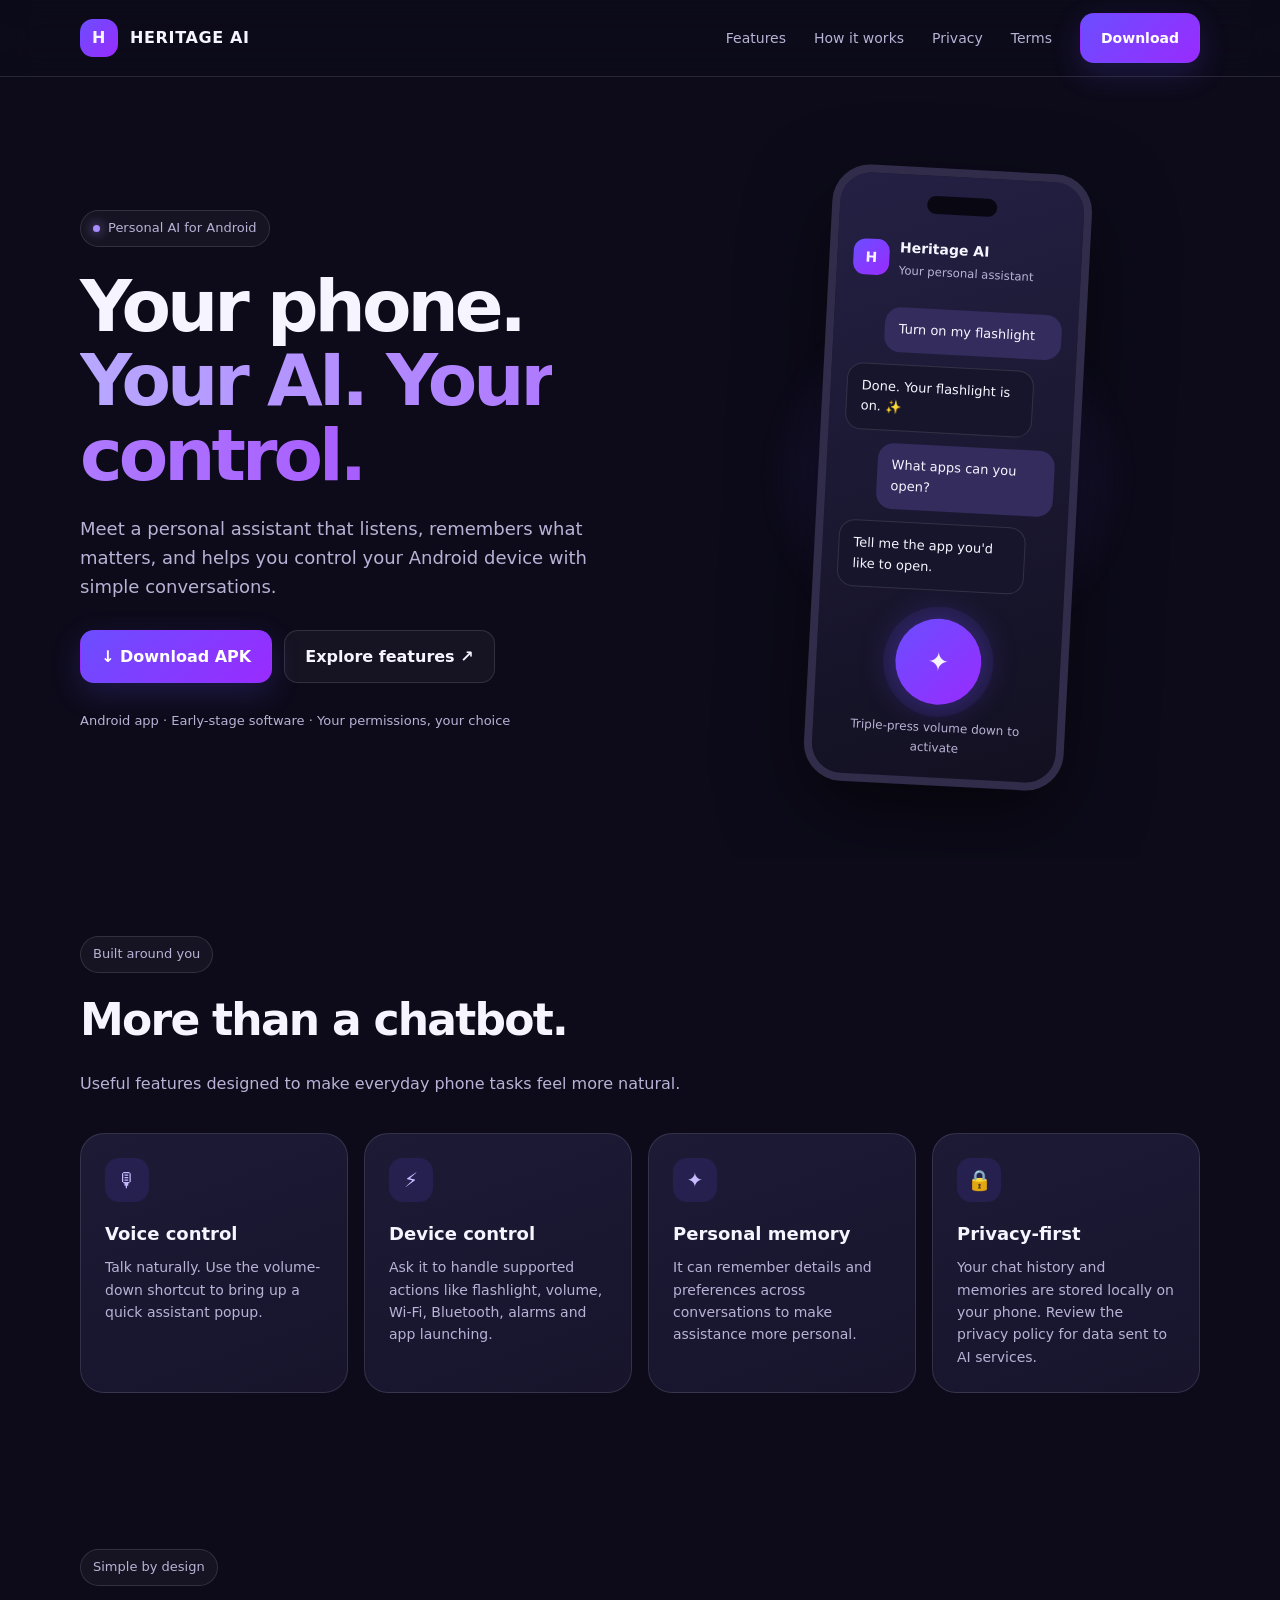
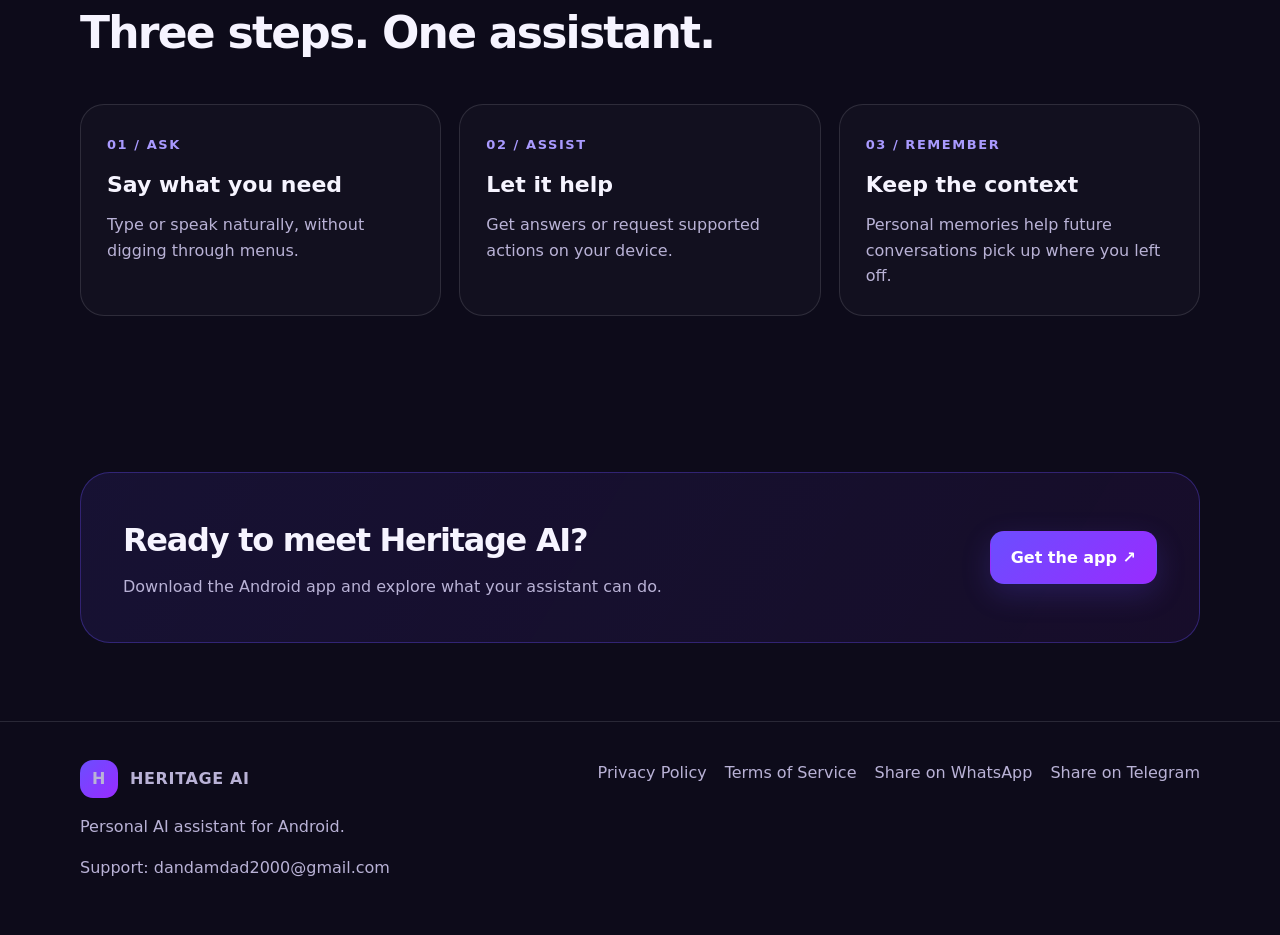
==== index.html @ 1ae46800 "Add files via upload" ====
<!doctype html><html lang="en"><head><meta charset="utf-8"><meta name="viewport" content="width=device-width,initial-scale=1"><title>Heritage AI | Your phone. Your AI. Your control.</title><link rel="stylesheet" href="styles.css"></head><body>
<header class="nav"><div class="wrap nav-inner"><a class="brand" href="#"><span class="logo">H</span> HERITAGE AI</a><nav class="links"><a href="#features">Features</a><a href="#how">How it works</a><a href="privacy.html">Privacy</a><a href="terms.html">Terms</a><a class="btn primary" href="https://drive.google.com/drive/folders/1VWOgBImkbATHKTiAeRcBCFybeDRAAS_S">Download</a></nav></div></header>
<main><section class="hero"><div class="wrap hero-grid"><div><span class="eyebrow"><span class="dot"></span> Personal AI for Android</span><h1>Your phone.<br><span class="gradient">Your AI. Your control.</span></h1><p class="lead">Meet a personal assistant that listens, remembers what matters, and helps you control your Android device with simple conversations.</p><div class="actions"><a class="btn primary" href="https://drive.google.com/drive/folders/1VWOgBImkbATHKTiAeRcBCFybeDRAAS_S">↓ Download APK</a><a class="btn secondary" href="#features">Explore features ↗</a></div><p class="mini">Android app · Early-stage software · Your permissions, your choice</p></div><div class="visual"><div class="glow"></div><div class="phone"><div class="phone-top"></div><div class="app-head"><span class="app-icon">H</span><span>Heritage AI<br><small style="color:var(--muted);font-weight:400">Your personal assistant</small></span></div><div class="chat"><div class="bubble user">Turn on my flashlight</div><div class="bubble ai">Done. Your flashlight is on. ✨</div><div class="bubble user">What apps can you open?</div><div class="bubble ai">Tell me the app you'd like to open.</div></div><div class="voice"><span>✦</span></div><div class="phone-caption">Triple-press volume down to activate</div></div></div></div></section>
<section class="section" id="features"><div class="wrap"><div class="section-head"><span class="eyebrow">Built around you</span><h2>More than a chatbot.</h2><p>Useful features designed to make everyday phone tasks feel more natural.</p></div><div class="cards"><div class="card"><div class="icon">🎙</div><h3>Voice control</h3><p>Talk naturally. Use the volume-down shortcut to bring up a quick assistant popup.</p></div><div class="card"><div class="icon">⚡</div><h3>Device control</h3><p>Ask it to handle supported actions like flashlight, volume, Wi-Fi, Bluetooth, alarms and app launching.</p></div><div class="card"><div class="icon">✦</div><h3>Personal memory</h3><p>It can remember details and preferences across conversations to make assistance more personal.</p></div><div class="card"><div class="icon">🔒</div><h3>Privacy-first</h3><p>Your chat history and memories are stored locally on your phone. Review the privacy policy for data sent to AI services.</p></div></div></div></section>
<section class="section" id="how"><div class="wrap"><div class="section-head"><span class="eyebrow">Simple by design</span><h2>Three steps. One assistant.</h2></div><div class="steps"><div class="step"><span class="number">01 / ASK</span><h3>Say what you need</h3><p>Type or speak naturally, without digging through menus.</p></div><div class="step"><span class="number">02 / ASSIST</span><h3>Let it help</h3><p>Get answers or request supported actions on your device.</p></div><div class="step"><span class="number">03 / REMEMBER</span><h3>Keep the context</h3><p>Personal memories help future conversations pick up where you left off.</p></div></div></div></section>
<section class="section"><div class="wrap"><div class="download"><div><h2>Ready to meet Heritage AI?</h2><p>Download the Android app and explore what your assistant can do.</p></div><a class="btn primary" href="https://drive.google.com/drive/folders/1VWOgBImkbATHKTiAeRcBCFybeDRAAS_S">Get the app ↗</a></div></div></section></main>
<footer class="footer"><div class="wrap footer-grid"><div><a class="brand" href="#"><span class="logo">H</span> HERITAGE AI</a><p>Personal AI assistant for Android.</p><p>Support: <a href="mailto:dandamdad2000@gmail.com">dandamdad2000@gmail.com</a></p></div><div class="foot-links"><a href="privacy.html">Privacy Policy</a><a href="terms.html">Terms of Service</a><a href="https://wa.me/?text=Download%20Heritage%20AI">Share on WhatsApp</a><a href="https://t.me/share/url?url=https://drive.google.com/drive/folders/1VWOgBImkbATHKTiAeRcBCFybeDRAAS_S">Share on Telegram</a></div></div></footer></body></html>
---- styles.css ----
:root{--bg:#0d0b1a;--surface:#1c1a35;--surface2:#242044;--purple:#6b4eff;--purple2:#992bff;--text:#f6f4ff;--muted:#b9b2d6;--line:rgba(246,244,255,.12);--radius:24px}
*{box-sizing:border-box}html{scroll-behavior:smooth}body{margin:0;background:var(--bg);color:var(--text);font-family:Inter,ui-sans-serif,system-ui,-apple-system,Segoe UI,Roboto,Arial,sans-serif;line-height:1.6}a{color:inherit;text-decoration:none}.wrap{width:min(1120px,calc(100% - 40px));margin:auto}.nav{position:sticky;top:0;z-index:10;background:rgba(13,11,26,.82);backdrop-filter:blur(18px);border-bottom:1px solid var(--line)}.nav-inner{height:76px;display:flex;align-items:center;justify-content:space-between}.brand{display:flex;align-items:center;gap:12px;font-weight:800;letter-spacing:.04em}.logo{display:grid;place-items:center;width:38px;height:38px;border-radius:13px;background:linear-gradient(135deg,var(--purple),var(--purple2));font-weight:900}.links{display:flex;align-items:center;gap:28px;color:var(--muted);font-size:14px}.links a:hover{color:var(--text)}.btn{display:inline-flex;align-items:center;justify-content:center;gap:9px;padding:13px 20px;border-radius:14px;font-weight:700;border:1px solid transparent;transition:.2s}.btn.primary{background:linear-gradient(135deg,var(--purple),var(--purple2));color:white;box-shadow:0 10px 30px #6b4eff33}.btn.secondary{border-color:var(--line);background:rgba(255,255,255,.04)}.btn:hover{transform:translateY(-2px)}.hero{padding:92px 0 72px;overflow:hidden}.hero-grid{display:grid;grid-template-columns:1.05fr .95fr;gap:60px;align-items:center}.eyebrow{display:inline-flex;gap:8px;align-items:center;border:1px solid var(--line);background:rgba(255,255,255,.04);padding:7px 12px;border-radius:999px;color:var(--muted);font-size:13px}.dot{width:7px;height:7px;border-radius:50%;background:#a98cff;box-shadow:0 0 12px #a98cff}.hero h1{font-size:clamp(42px,6vw,72px);line-height:1.04;letter-spacing:-.055em;margin:22px 0}.gradient{background:linear-gradient(90deg,#b8a8ff,#a85dff);-webkit-background-clip:text;background-clip:text;color:transparent}.lead{color:var(--muted);font-size:18px;max-width:560px}.actions{display:flex;gap:12px;flex-wrap:wrap;margin:28px 0}.mini{font-size:13px;color:var(--muted)}.visual{position:relative;min-height:480px;display:grid;place-items:center}.glow{position:absolute;width:380px;height:380px;border-radius:50%;background:radial-gradient(circle,#6b4eff55,transparent 68%);filter:blur(8px)}.phone{position:relative;width:260px;min-height:470px;border:8px solid #302c4a;border-radius:38px;background:linear-gradient(160deg,#242044,#121020);box-shadow:0 30px 80px #0008;transform:rotate(3deg);padding:20px 16px}.phone-top{height:18px;width:70px;background:#090812;border-radius:99px;margin:0 auto 24px}.app-head{display:flex;align-items:center;gap:10px;font-size:14px;font-weight:700}.app-icon{width:36px;height:36px;border-radius:12px;background:linear-gradient(135deg,var(--purple),var(--purple2));display:grid;place-items:center}.chat{margin-top:26px;display:grid;gap:12px}.bubble{padding:12px 14px;border-radius:16px;font-size:13px}.bubble.user{background:#332c5d;margin-left:35px}.bubble.ai{background:#17152b;border:1px solid var(--line);margin-right:25px}.voice{margin:28px auto 0;width:86px;height:86px;border-radius:50%;background:linear-gradient(135deg,var(--purple),var(--purple2));display:grid;place-items:center;box-shadow:0 0 0 12px #6b4eff18,0 0 35px #6b4eff66}.voice span{font-size:26px}.phone-caption{text-align:center;color:var(--muted);font-size:12px;margin-top:14px}.section{padding:78px 0}.section-head{max-width:680px;margin-bottom:36px}.section-head h2{font-size:clamp(30px,4vw,44px);letter-spacing:-.04em;margin:12px 0}.section-head p{color:var(--muted)}.cards{display:grid;grid-template-columns:repeat(4,1fr);gap:16px}.card{background:linear-gradient(160deg,var(--surface),#17142c);border:1px solid var(--line);padding:24px;border-radius:var(--radius)}.card .icon{width:44px;height:44px;border-radius:14px;background:#6b4eff22;display:grid;place-items:center;color:#c7baff;font-size:20px;margin-bottom:18px}.card h3{margin:0 0 8px;font-size:18px}.card p{margin:0;color:var(--muted);font-size:14px}.steps{display:grid;grid-template-columns:repeat(3,1fr);gap:18px}.step{padding:26px;border:1px solid var(--line);border-radius:var(--radius);background:rgba(255,255,255,.025)}.number{color:#a99aff;font-size:13px;font-weight:800;letter-spacing:.12em}.step h3{font-size:22px;margin:10px 0}.step p{color:var(--muted);margin:0}.download{padding:42px;border:1px solid #6b4eff55;border-radius:30px;background:linear-gradient(120deg,#6b4eff1c,#992bff12);display:flex;align-items:center;justify-content:space-between;gap:28px}.download h2{margin:0;font-size:32px;letter-spacing:-.04em}.download p{color:var(--muted);margin:8px 0 0}.footer{padding:38px 0;border-top:1px solid var(--line);color:var(--muted)}.footer-grid{display:flex;justify-content:space-between;gap:30px;flex-wrap:wrap}.foot-links{display:flex;gap:18px;flex-wrap:wrap}.legal{padding:70px 0}.legal h1{font-size:44px;letter-spacing:-.04em}.legal article{max-width:850px}.legal article h2{margin-top:34px;font-size:24px}.legal article p,.legal article li{color:var(--muted)}.legal article ul{padding-left:24px}.legal article a{color:#b9aaff;text-decoration:underline}.legal article{white-space:normal}.mobile-menu{display:none}
@media(max-width:850px){.hero-grid{grid-template-columns:1fr;gap:24px}.visual{min-height:440px}.cards{grid-template-columns:repeat(2,1fr)}.steps{grid-template-columns:1fr}.download{flex-direction:column;align-items:flex-start}.links{gap:16px}}
@media(max-width:560px){.wrap{width:min(100% - 28px,1120px)}.nav-inner{height:66px}.links a:not(.btn){display:none}.hero{padding:60px 0 35px}.hero h1{font-size:46px}.lead{font-size:16px}.visual{min-height:420px}.phone{width:240px;min-height:430px}.cards{grid-template-columns:1fr}.section{padding:55px 0}.download{padding:26px}.download h2{font-size:26px}.legal h1{font-size:36px}}
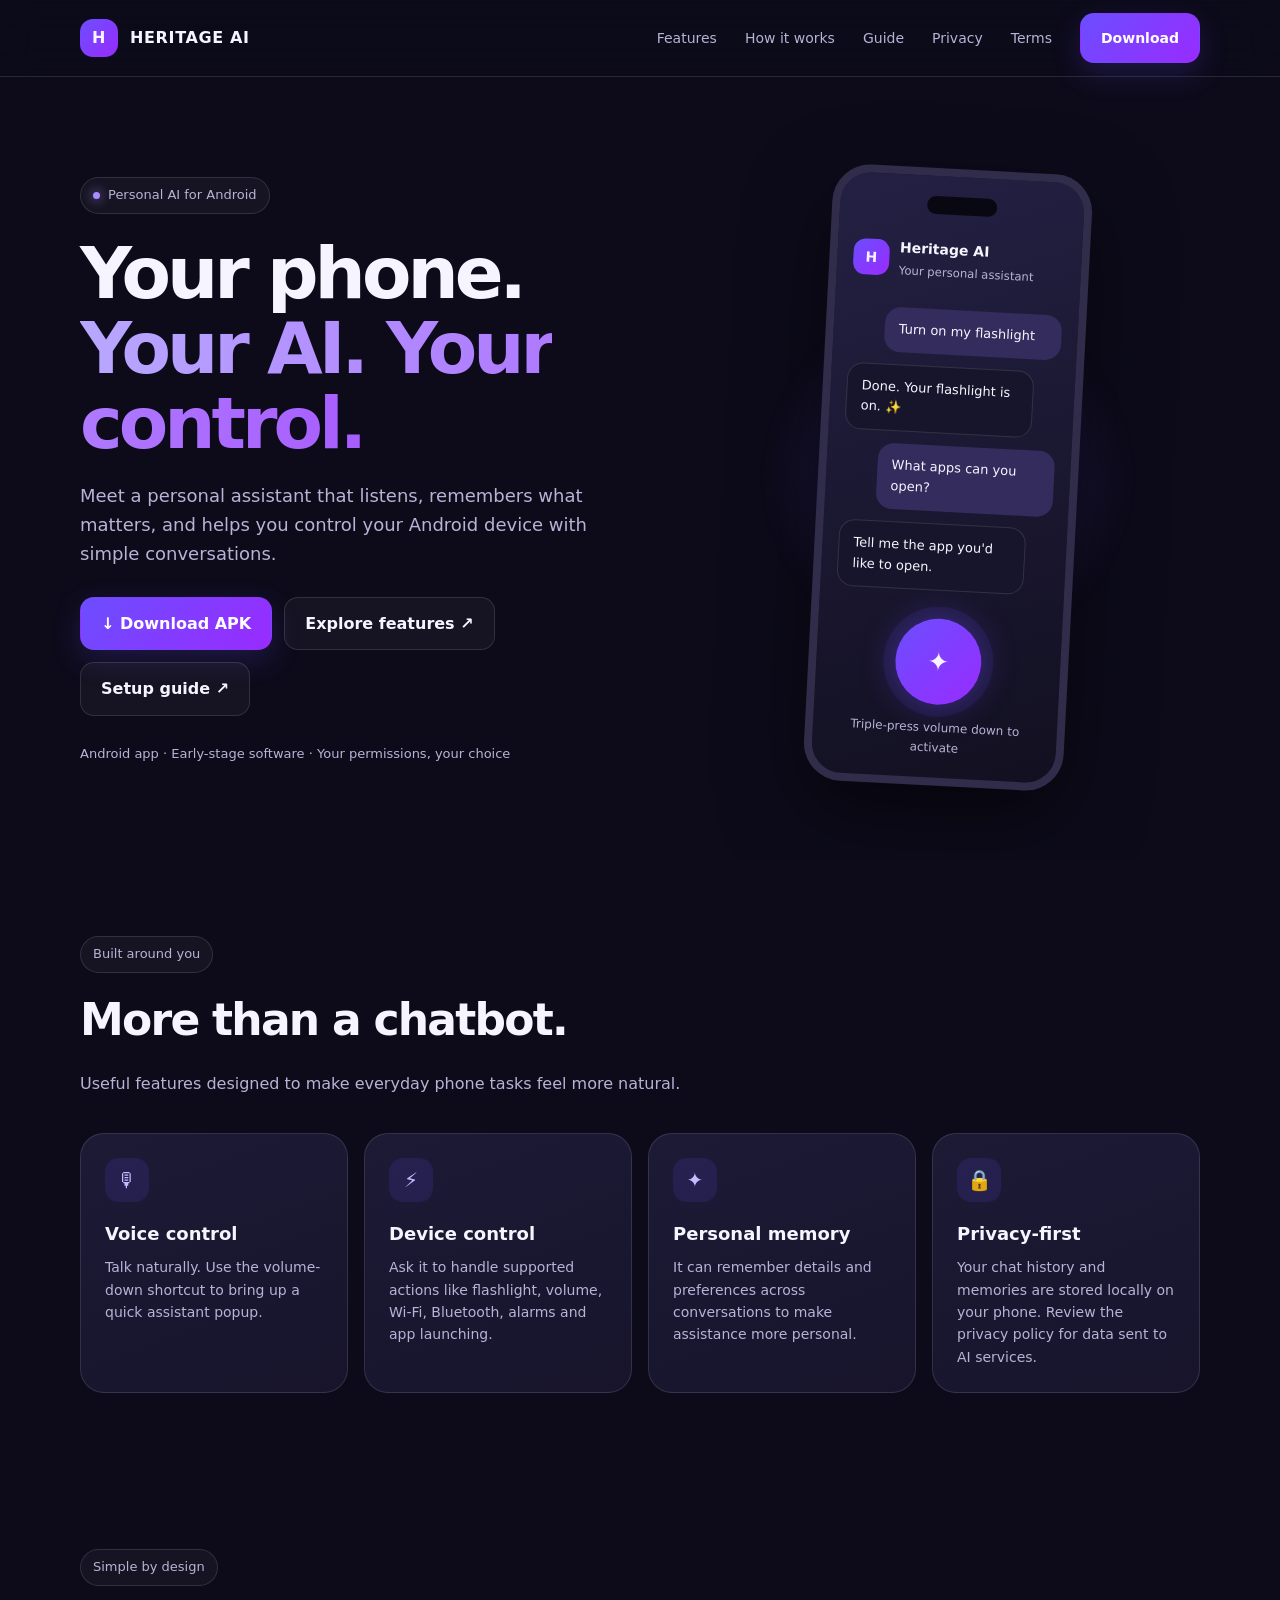
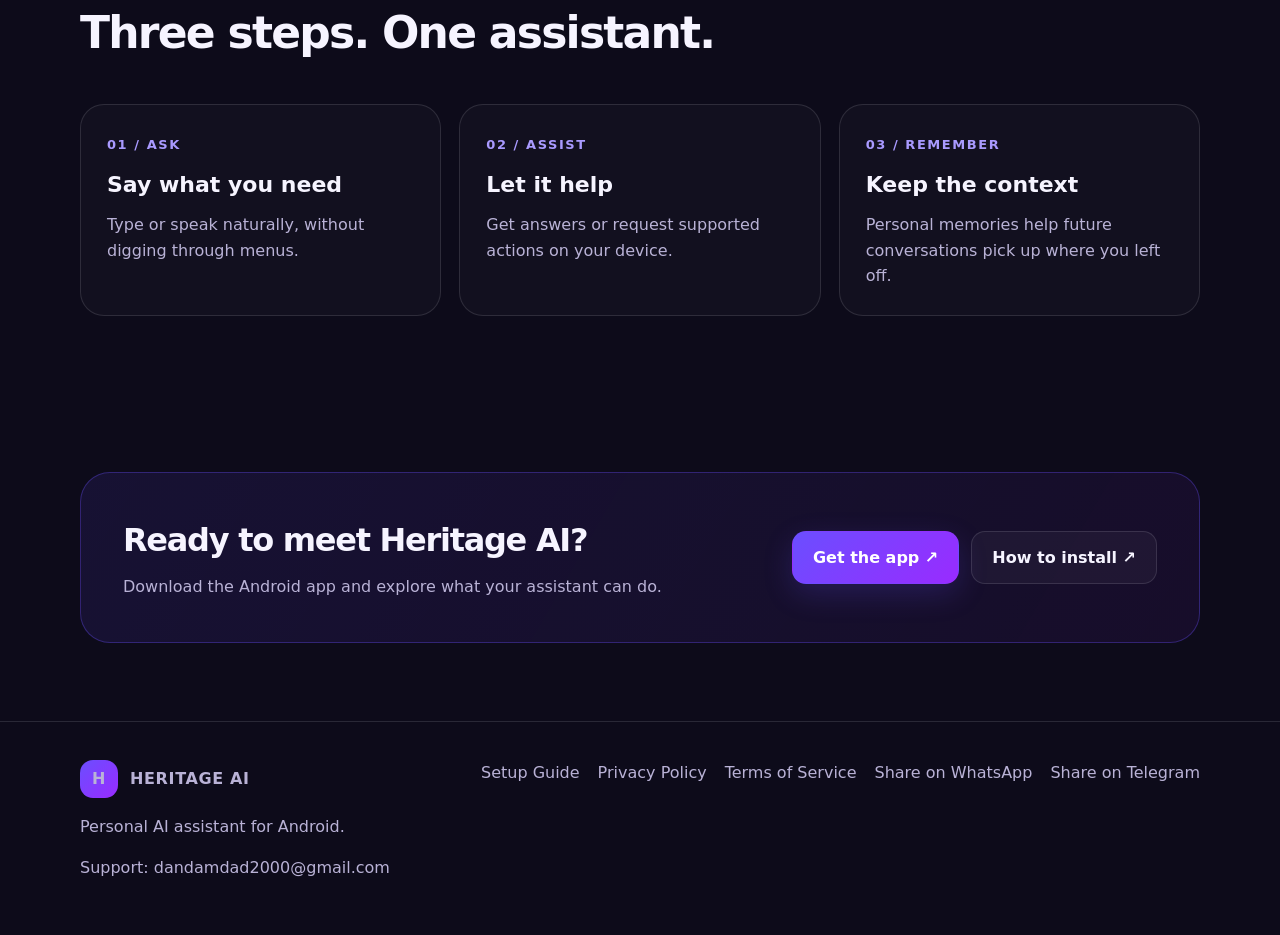
==== commit 3dc1295a: "Revise navigation and add setup guide section Updated navigation links and added setup guide." ====
--- a/index.html
+++ b/index.html
@@ -1,7 +1,7 @@
 <!doctype html><html lang="en"><head><meta charset="utf-8"><meta name="viewport" content="width=device-width,initial-scale=1"><title>Heritage AI | Your phone. Your AI. Your control.</title><link rel="stylesheet" href="styles.css"></head><body>
-<header class="nav"><div class="wrap nav-inner"><a class="brand" href="#"><span class="logo">H</span> HERITAGE AI</a><nav class="links"><a href="#features">Features</a><a href="#how">How it works</a><a href="privacy.html">Privacy</a><a href="terms.html">Terms</a><a class="btn primary" href="https://drive.google.com/drive/folders/1VWOgBImkbATHKTiAeRcBCFybeDRAAS_S">Download</a></nav></div></header>
-<main><section class="hero"><div class="wrap hero-grid"><div><span class="eyebrow"><span class="dot"></span> Personal AI for Android</span><h1>Your phone.<br><span class="gradient">Your AI. Your control.</span></h1><p class="lead">Meet a personal assistant that listens, remembers what matters, and helps you control your Android device with simple conversations.</p><div class="actions"><a class="btn primary" href="https://drive.google.com/drive/folders/1VWOgBImkbATHKTiAeRcBCFybeDRAAS_S">↓ Download APK</a><a class="btn secondary" href="#features">Explore features ↗</a></div><p class="mini">Android app · Early-stage software · Your permissions, your choice</p></div><div class="visual"><div class="glow"></div><div class="phone"><div class="phone-top"></div><div class="app-head"><span class="app-icon">H</span><span>Heritage AI<br><small style="color:var(--muted);font-weight:400">Your personal assistant</small></span></div><div class="chat"><div class="bubble user">Turn on my flashlight</div><div class="bubble ai">Done. Your flashlight is on. ✨</div><div class="bubble user">What apps can you open?</div><div class="bubble ai">Tell me the app you'd like to open.</div></div><div class="voice"><span>✦</span></div><div class="phone-caption">Triple-press volume down to activate</div></div></div></div></section>
+<header class="nav"><div class="wrap nav-inner"><a class="brand" href="#"><span class="logo">H</span> HERITAGE AI</a><nav class="links"><a href="#features">Features</a><a href="#how">How it works</a><a href="guide.html">Guide</a><a href="privacy.html">Privacy</a><a href="terms.html">Terms</a><a class="btn primary" href="https://drive.google.com/drive/folders/1VWOgBImkbATHKTiAeRcBCFybeDRAAS_S">Download</a></nav></div></header>
+<main><section class="hero"><div class="wrap hero-grid"><div><span class="eyebrow"><span class="dot"></span> Personal AI for Android</span><h1>Your phone.<br><span class="gradient">Your AI. Your control.</span></h1><p class="lead">Meet a personal assistant that listens, remembers what matters, and helps you control your Android device with simple conversations.</p><div class="actions"><a class="btn primary" href="https://drive.google.com/drive/folders/1VWOgBImkbATHKTiAeRcBCFybeDRAAS_S">↓ Download APK</a><a class="btn secondary" href="#features">Explore features ↗</a><a class="btn secondary" href="guide.html">Setup guide ↗</a></div><p class="mini">Android app · Early-stage software · Your permissions, your choice</p></div><div class="visual"><div class="glow"></div><div class="phone"><div class="phone-top"></div><div class="app-head"><span class="app-icon">H</span><span>Heritage AI<br><small style="color:var(--muted);font-weight:400">Your personal assistant</small></span></div><div class="chat"><div class="bubble user">Turn on my flashlight</div><div class="bubble ai">Done. Your flashlight is on. ✨</div><div class="bubble user">What apps can you open?</div><div class="bubble ai">Tell me the app you'd like to open.</div></div><div class="voice"><span>✦</span></div><div class="phone-caption">Triple-press volume down to activate</div></div></div></div></section>
 <section class="section" id="features"><div class="wrap"><div class="section-head"><span class="eyebrow">Built around you</span><h2>More than a chatbot.</h2><p>Useful features designed to make everyday phone tasks feel more natural.</p></div><div class="cards"><div class="card"><div class="icon">🎙</div><h3>Voice control</h3><p>Talk naturally. Use the volume-down shortcut to bring up a quick assistant popup.</p></div><div class="card"><div class="icon">⚡</div><h3>Device control</h3><p>Ask it to handle supported actions like flashlight, volume, Wi-Fi, Bluetooth, alarms and app launching.</p></div><div class="card"><div class="icon">✦</div><h3>Personal memory</h3><p>It can remember details and preferences across conversations to make assistance more personal.</p></div><div class="card"><div class="icon">🔒</div><h3>Privacy-first</h3><p>Your chat history and memories are stored locally on your phone. Review the privacy policy for data sent to AI services.</p></div></div></div></section>
 <section class="section" id="how"><div class="wrap"><div class="section-head"><span class="eyebrow">Simple by design</span><h2>Three steps. One assistant.</h2></div><div class="steps"><div class="step"><span class="number">01 / ASK</span><h3>Say what you need</h3><p>Type or speak naturally, without digging through menus.</p></div><div class="step"><span class="number">02 / ASSIST</span><h3>Let it help</h3><p>Get answers or request supported actions on your device.</p></div><div class="step"><span class="number">03 / REMEMBER</span><h3>Keep the context</h3><p>Personal memories help future conversations pick up where you left off.</p></div></div></div></section>
-<section class="section"><div class="wrap"><div class="download"><div><h2>Ready to meet Heritage AI?</h2><p>Download the Android app and explore what your assistant can do.</p></div><a class="btn primary" href="https://drive.google.com/drive/folders/1VWOgBImkbATHKTiAeRcBCFybeDRAAS_S">Get the app ↗</a></div></div></section></main>
-<footer class="footer"><div class="wrap footer-grid"><div><a class="brand" href="#"><span class="logo">H</span> HERITAGE AI</a><p>Personal AI assistant for Android.</p><p>Support: <a href="mailto:dandamdad2000@gmail.com">dandamdad2000@gmail.com</a></p></div><div class="foot-links"><a href="privacy.html">Privacy Policy</a><a href="terms.html">Terms of Service</a><a href="https://wa.me/?text=Download%20Heritage%20AI">Share on WhatsApp</a><a href="https://t.me/share/url?url=https://drive.google.com/drive/folders/1VWOgBImkbATHKTiAeRcBCFybeDRAAS_S">Share on Telegram</a></div></div></footer></body></html>+<section class="section"><div class="wrap"><div class="download"><div><h2>Ready to meet Heritage AI?</h2><p>Download the Android app and explore what your assistant can do.</p></div><div class="actions" style="margin:0"><a class="btn primary" href="https://drive.google.com/drive/folders/1VWOgBImkbATHKTiAeRcBCFybeDRAAS_S">Get the app ↗</a><a class="btn secondary" href="guide.html">How to install ↗</a></div></div></div></section></main>
+<footer class="footer"><div class="wrap footer-grid"><div><a class="brand" href="#"><span class="logo">H</span> HERITAGE AI</a><p>Personal AI assistant for Android.</p><p>Support: <a href="mailto:dandamdad2000@gmail.com">dandamdad2000@gmail.com</a></p></div><div class="foot-links"><a href="guide.html">Setup Guide</a><a href="privacy.html">Privacy Policy</a><a href="terms.html">Terms of Service</a><a href="https://wa.me/?text=Download%20Heritage%20AI">Share on WhatsApp</a><a href="https://t.me/share/url?url=https://drive.google.com/drive/folders/1VWOgBImkbATHKTiAeRcBCFybeDRAAS_S">Share on Telegram</a></div></div></footer></body></html>
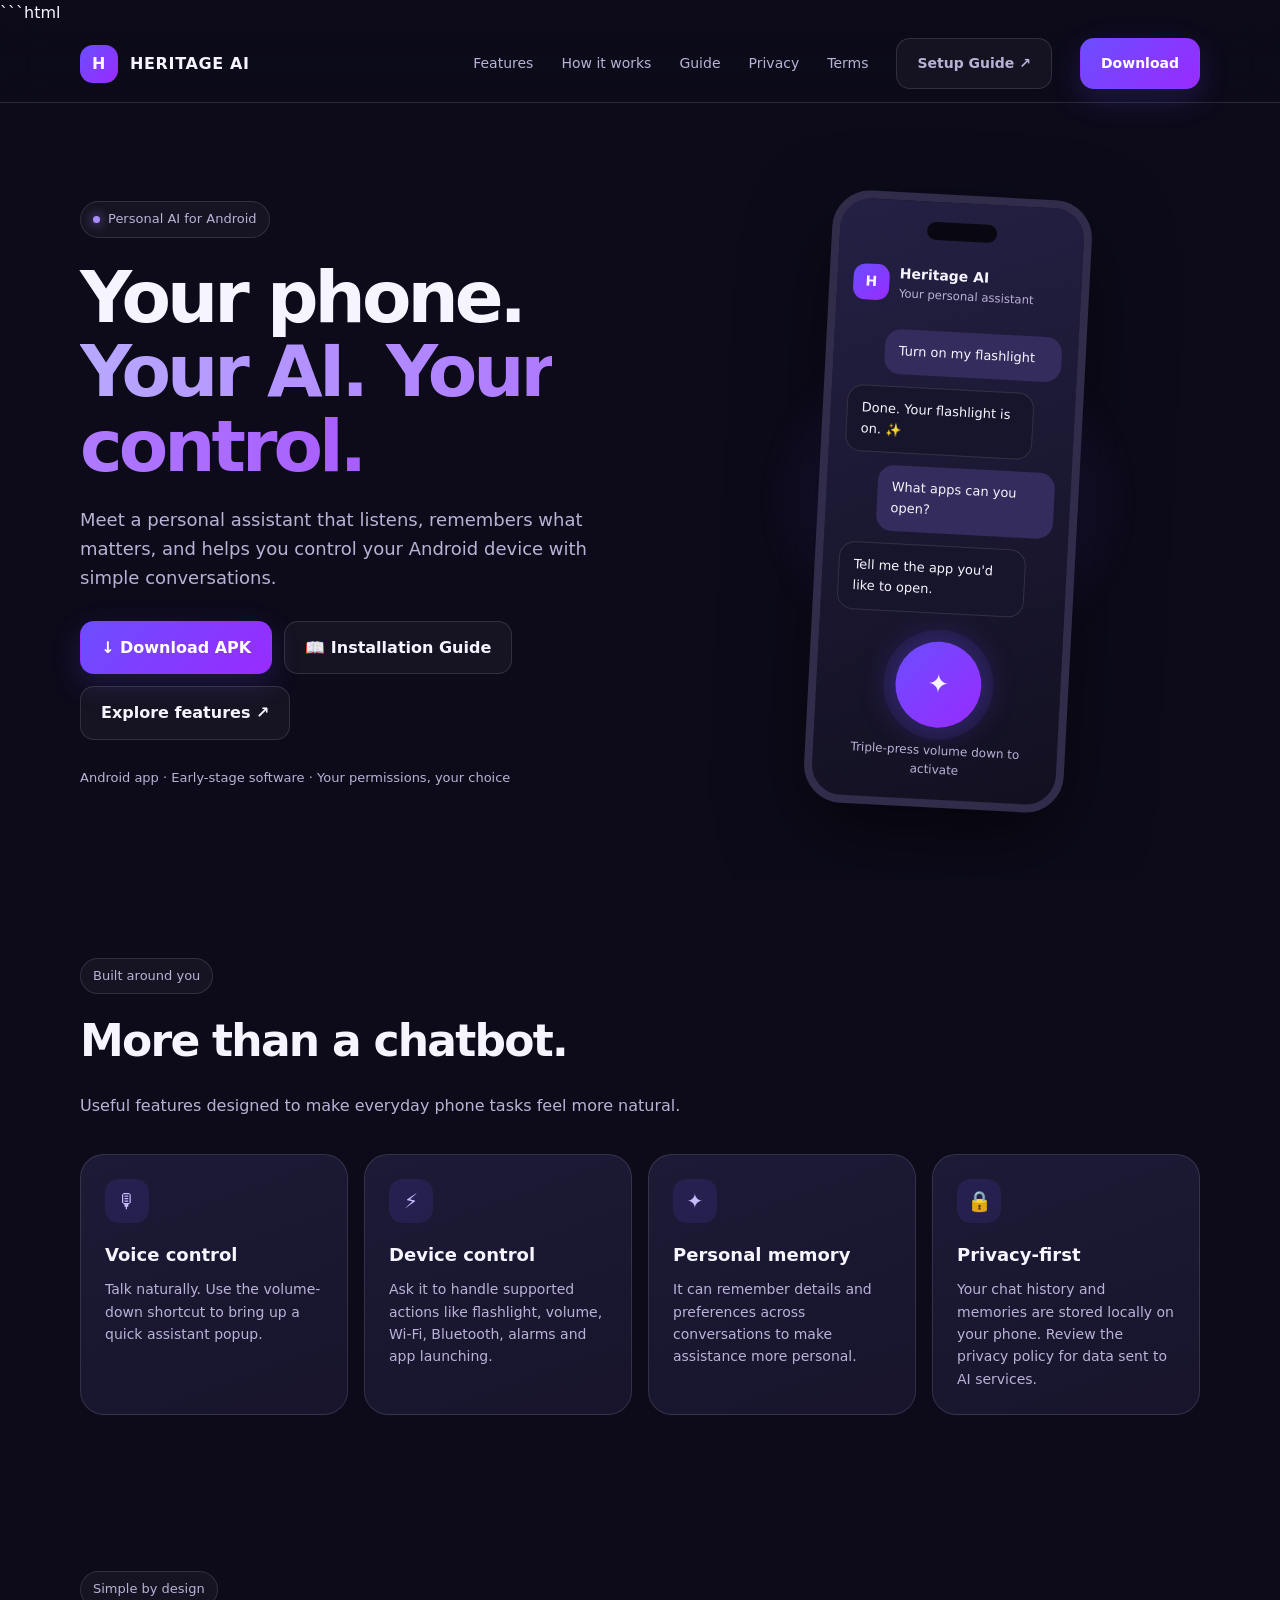
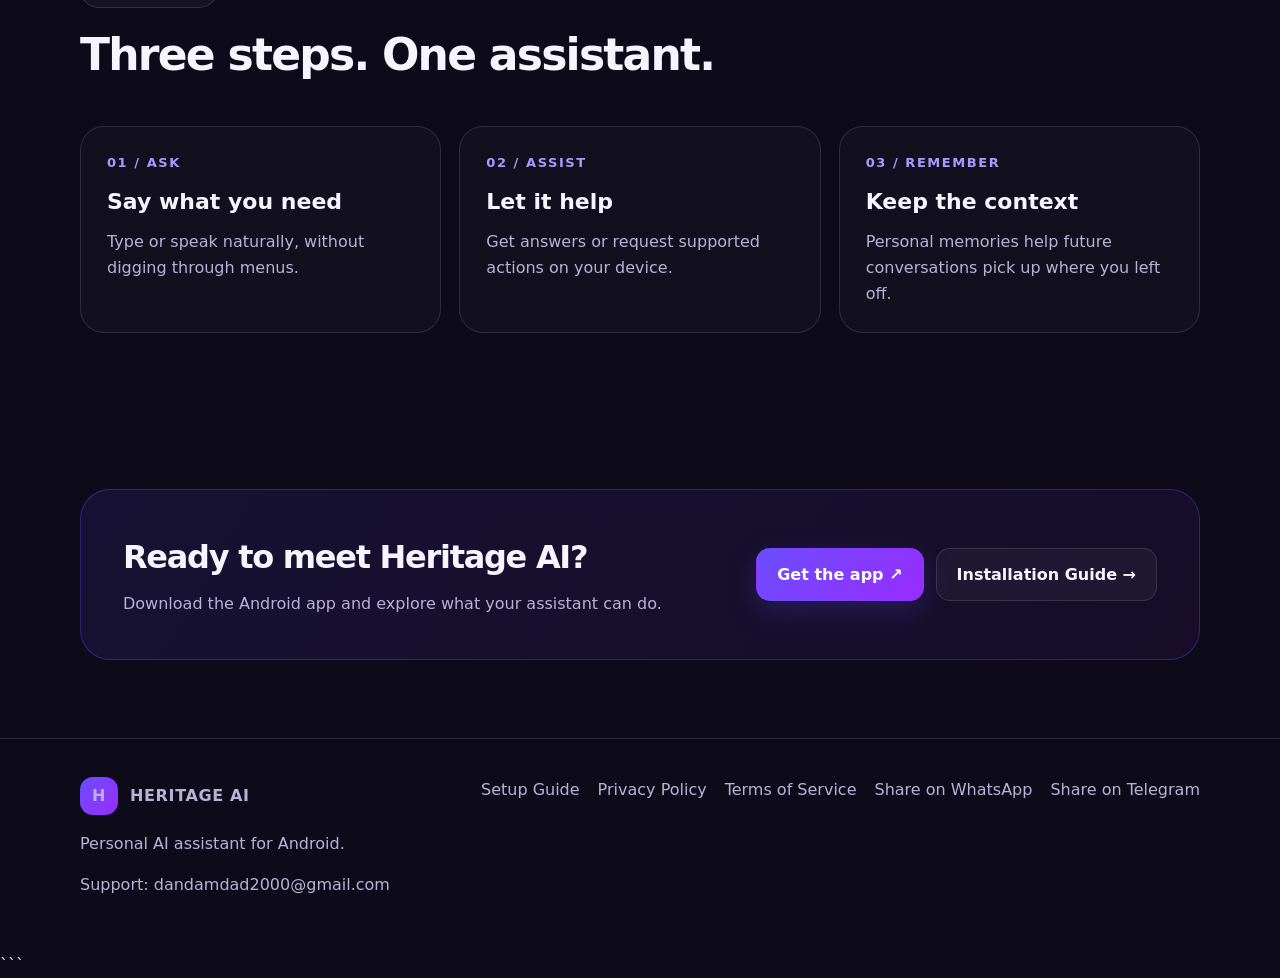
==== commit 98e039e5: "Fix links for guide and installation in index.html Updated links for the guide and installation in t" ====
--- a/index.html
+++ b/index.html
@@ -1,7 +1,274 @@
-<!doctype html><html lang="en"><head><meta charset="utf-8"><meta name="viewport" content="width=device-width,initial-scale=1"><title>Heritage AI | Your phone. Your AI. Your control.</title><link rel="stylesheet" href="styles.css"></head><body>
-<header class="nav"><div class="wrap nav-inner"><a class="brand" href="#"><span class="logo">H</span> HERITAGE AI</a><nav class="links"><a href="#features">Features</a><a href="#how">How it works</a><a href="guide.html">Guide</a><a href="privacy.html">Privacy</a><a href="terms.html">Terms</a><a class="btn primary" href="https://drive.google.com/drive/folders/1VWOgBImkbATHKTiAeRcBCFybeDRAAS_S">Download</a></nav></div></header>
-<main><section class="hero"><div class="wrap hero-grid"><div><span class="eyebrow"><span class="dot"></span> Personal AI for Android</span><h1>Your phone.<br><span class="gradient">Your AI. Your control.</span></h1><p class="lead">Meet a personal assistant that listens, remembers what matters, and helps you control your Android device with simple conversations.</p><div class="actions"><a class="btn primary" href="https://drive.google.com/drive/folders/1VWOgBImkbATHKTiAeRcBCFybeDRAAS_S">↓ Download APK</a><a class="btn secondary" href="#features">Explore features ↗</a><a class="btn secondary" href="guide.html">Setup guide ↗</a></div><p class="mini">Android app · Early-stage software · Your permissions, your choice</p></div><div class="visual"><div class="glow"></div><div class="phone"><div class="phone-top"></div><div class="app-head"><span class="app-icon">H</span><span>Heritage AI<br><small style="color:var(--muted);font-weight:400">Your personal assistant</small></span></div><div class="chat"><div class="bubble user">Turn on my flashlight</div><div class="bubble ai">Done. Your flashlight is on. ✨</div><div class="bubble user">What apps can you open?</div><div class="bubble ai">Tell me the app you'd like to open.</div></div><div class="voice"><span>✦</span></div><div class="phone-caption">Triple-press volume down to activate</div></div></div></div></section>
-<section class="section" id="features"><div class="wrap"><div class="section-head"><span class="eyebrow">Built around you</span><h2>More than a chatbot.</h2><p>Useful features designed to make everyday phone tasks feel more natural.</p></div><div class="cards"><div class="card"><div class="icon">🎙</div><h3>Voice control</h3><p>Talk naturally. Use the volume-down shortcut to bring up a quick assistant popup.</p></div><div class="card"><div class="icon">⚡</div><h3>Device control</h3><p>Ask it to handle supported actions like flashlight, volume, Wi-Fi, Bluetooth, alarms and app launching.</p></div><div class="card"><div class="icon">✦</div><h3>Personal memory</h3><p>It can remember details and preferences across conversations to make assistance more personal.</p></div><div class="card"><div class="icon">🔒</div><h3>Privacy-first</h3><p>Your chat history and memories are stored locally on your phone. Review the privacy policy for data sent to AI services.</p></div></div></div></section>
-<section class="section" id="how"><div class="wrap"><div class="section-head"><span class="eyebrow">Simple by design</span><h2>Three steps. One assistant.</h2></div><div class="steps"><div class="step"><span class="number">01 / ASK</span><h3>Say what you need</h3><p>Type or speak naturally, without digging through menus.</p></div><div class="step"><span class="number">02 / ASSIST</span><h3>Let it help</h3><p>Get answers or request supported actions on your device.</p></div><div class="step"><span class="number">03 / REMEMBER</span><h3>Keep the context</h3><p>Personal memories help future conversations pick up where you left off.</p></div></div></div></section>
-<section class="section"><div class="wrap"><div class="download"><div><h2>Ready to meet Heritage AI?</h2><p>Download the Android app and explore what your assistant can do.</p></div><div class="actions" style="margin:0"><a class="btn primary" href="https://drive.google.com/drive/folders/1VWOgBImkbATHKTiAeRcBCFybeDRAAS_S">Get the app ↗</a><a class="btn secondary" href="guide.html">How to install ↗</a></div></div></div></section></main>
-<footer class="footer"><div class="wrap footer-grid"><div><a class="brand" href="#"><span class="logo">H</span> HERITAGE AI</a><p>Personal AI assistant for Android.</p><p>Support: <a href="mailto:dandamdad2000@gmail.com">dandamdad2000@gmail.com</a></p></div><div class="foot-links"><a href="guide.html">Setup Guide</a><a href="privacy.html">Privacy Policy</a><a href="terms.html">Terms of Service</a><a href="https://wa.me/?text=Download%20Heritage%20AI">Share on WhatsApp</a><a href="https://t.me/share/url?url=https://drive.google.com/drive/folders/1VWOgBImkbATHKTiAeRcBCFybeDRAAS_S">Share on Telegram</a></div></div></footer></body></html>
+```html
+<!doctype html>
+<html lang="en">
+<head>
+<meta charset="utf-8">
+<meta name="viewport" content="width=device-width,initial-scale=1">
+<title>Heritage AI | Your phone. Your AI. Your control.</title>
+<link rel="stylesheet" href="styles.css">
+</head>
+
+<body>
+
+<header class="nav">
+  <div class="wrap nav-inner">
+    <a class="brand" href="#">
+      <span class="logo">H</span> HERITAGE AI
+    </a>
+
+    <nav class="links">
+      <a href="#features">Features</a>
+      <a href="#how">How it works</a>
+      <a href="https://triple-d2000.github.io/HeritageAIWebsite/guide.html">Guide</a>
+      <a href="privacy.html">Privacy</a>
+      <a href="terms.html">Terms</a>
+      <a class="btn secondary" href="https://triple-d2000.github.io/HeritageAIWebsite/guide.html">
+        Setup Guide ↗
+      </a>
+      <a class="btn primary" href="https://drive.google.com/drive/folders/1VWOgBImkbATHKTiAeRcBCFybeDRAAS_S">
+        Download
+      </a>
+    </nav>
+  </div>
+</header>
+
+<main>
+
+<section class="hero">
+  <div class="wrap hero-grid">
+
+    <div>
+      <span class="eyebrow">
+        <span class="dot"></span> Personal AI for Android
+      </span>
+
+      <h1>
+        Your phone.<br>
+        <span class="gradient">Your AI. Your control.</span>
+      </h1>
+
+      <p class="lead">
+        Meet a personal assistant that listens, remembers what matters,
+        and helps you control your Android device with simple conversations.
+      </p>
+
+      <div class="actions">
+        <a class="btn primary" href="https://drive.google.com/drive/folders/1VWOgBImkbATHKTiAeRcBCFybeDRAAS_S">
+          ↓ Download APK
+        </a>
+
+        <a class="btn secondary" href="https://triple-d2000.github.io/HeritageAIWebsite/guide.html">
+          📖 Installation Guide
+        </a>
+
+        <a class="btn secondary" href="#features">
+          Explore features ↗
+        </a>
+      </div>
+
+      <p class="mini">
+        Android app · Early-stage software · Your permissions, your choice
+      </p>
+    </div>
+
+    <div class="visual">
+      <div class="glow"></div>
+
+      <div class="phone">
+        <div class="phone-top"></div>
+
+        <div class="app-head">
+          <span class="app-icon">H</span>
+          <span>
+            Heritage AI<br>
+            <small style="color:var(--muted);font-weight:400">
+              Your personal assistant
+            </small>
+          </span>
+        </div>
+
+        <div class="chat">
+          <div class="bubble user">Turn on my flashlight</div>
+          <div class="bubble ai">Done. Your flashlight is on. ✨</div>
+          <div class="bubble user">What apps can you open?</div>
+          <div class="bubble ai">Tell me the app you'd like to open.</div>
+        </div>
+
+        <div class="voice">
+          <span>✦</span>
+        </div>
+
+        <div class="phone-caption">
+          Triple-press volume down to activate
+        </div>
+      </div>
+    </div>
+
+  </div>
+</section>
+
+<section class="section" id="features">
+  <div class="wrap">
+
+    <div class="section-head">
+      <span class="eyebrow">Built around you</span>
+      <h2>More than a chatbot.</h2>
+      <p>
+        Useful features designed to make everyday phone tasks feel more natural.
+      </p>
+    </div>
+
+    <div class="cards">
+
+      <div class="card">
+        <div class="icon">🎙</div>
+        <h3>Voice control</h3>
+        <p>
+          Talk naturally. Use the volume-down shortcut to bring up
+          a quick assistant popup.
+        </p>
+      </div>
+
+      <div class="card">
+        <div class="icon">⚡</div>
+        <h3>Device control</h3>
+        <p>
+          Ask it to handle supported actions like flashlight, volume,
+          Wi-Fi, Bluetooth, alarms and app launching.
+        </p>
+      </div>
+
+      <div class="card">
+        <div class="icon">✦</div>
+        <h3>Personal memory</h3>
+        <p>
+          It can remember details and preferences across conversations
+          to make assistance more personal.
+        </p>
+      </div>
+
+      <div class="card">
+        <div class="icon">🔒</div>
+        <h3>Privacy-first</h3>
+        <p>
+          Your chat history and memories are stored locally on your phone.
+          Review the privacy policy for data sent to AI services.
+        </p>
+      </div>
+
+    </div>
+  </div>
+</section>
+
+<section class="section" id="how">
+  <div class="wrap">
+
+    <div class="section-head">
+      <span class="eyebrow">Simple by design</span>
+      <h2>Three steps. One assistant.</h2>
+    </div>
+
+    <div class="steps">
+
+      <div class="step">
+        <span class="number">01 / ASK</span>
+        <h3>Say what you need</h3>
+        <p>
+          Type or speak naturally, without digging through menus.
+        </p>
+      </div>
+
+      <div class="step">
+        <span class="number">02 / ASSIST</span>
+        <h3>Let it help</h3>
+        <p>
+          Get answers or request supported actions on your device.
+        </p>
+      </div>
+
+      <div class="step">
+        <span class="number">03 / REMEMBER</span>
+        <h3>Keep the context</h3>
+        <p>
+          Personal memories help future conversations pick up where
+          you left off.
+        </p>
+      </div>
+
+    </div>
+  </div>
+</section>
+
+<section class="section">
+  <div class="wrap">
+
+    <div class="download">
+      <div>
+        <h2>Ready to meet Heritage AI?</h2>
+        <p>
+          Download the Android app and explore what your assistant can do.
+        </p>
+      </div>
+
+      <div class="actions" style="margin:0">
+
+        <a class="btn primary" href="https://drive.google.com/drive/folders/1VWOgBImkbATHKTiAeRcBCFybeDRAAS_S">
+          Get the app ↗
+        </a>
+
+        <a class="btn secondary" href="https://triple-d2000.github.io/HeritageAIWebsite/guide.html">
+          Installation Guide →
+        </a>
+
+      </div>
+    </div>
+
+  </div>
+</section>
+
+</main>
+
+<footer class="footer">
+  <div class="wrap footer-grid">
+
+    <div>
+      <a class="brand" href="#">
+        <span class="logo">H</span> HERITAGE AI
+      </a>
+
+      <p>Personal AI assistant for Android.</p>
+
+      <p>
+        Support:
+        <a href="mailto:dandamdad2000@gmail.com">
+          dandamdad2000@gmail.com
+        </a>
+      </p>
+    </div>
+
+    <div class="foot-links">
+
+      <a href="https://triple-d2000.github.io/HeritageAIWebsite/guide.html">
+        Setup Guide
+      </a>
+
+      <a href="privacy.html">Privacy Policy</a>
+
+      <a href="terms.html">Terms of Service</a>
+
+      <a href="https://wa.me/?text=Download%20Heritage%20AI">
+        Share on WhatsApp
+      </a>
+
+      <a href="https://t.me/share/url?url=https://drive.google.com/drive/folders/1VWOgBImkbATHKTiAeRcBCFybeDRAAS_S">
+        Share on Telegram
+      </a>
+
+    </div>
+
+  </div>
+</footer>
+
+</body>
+</html>
+```
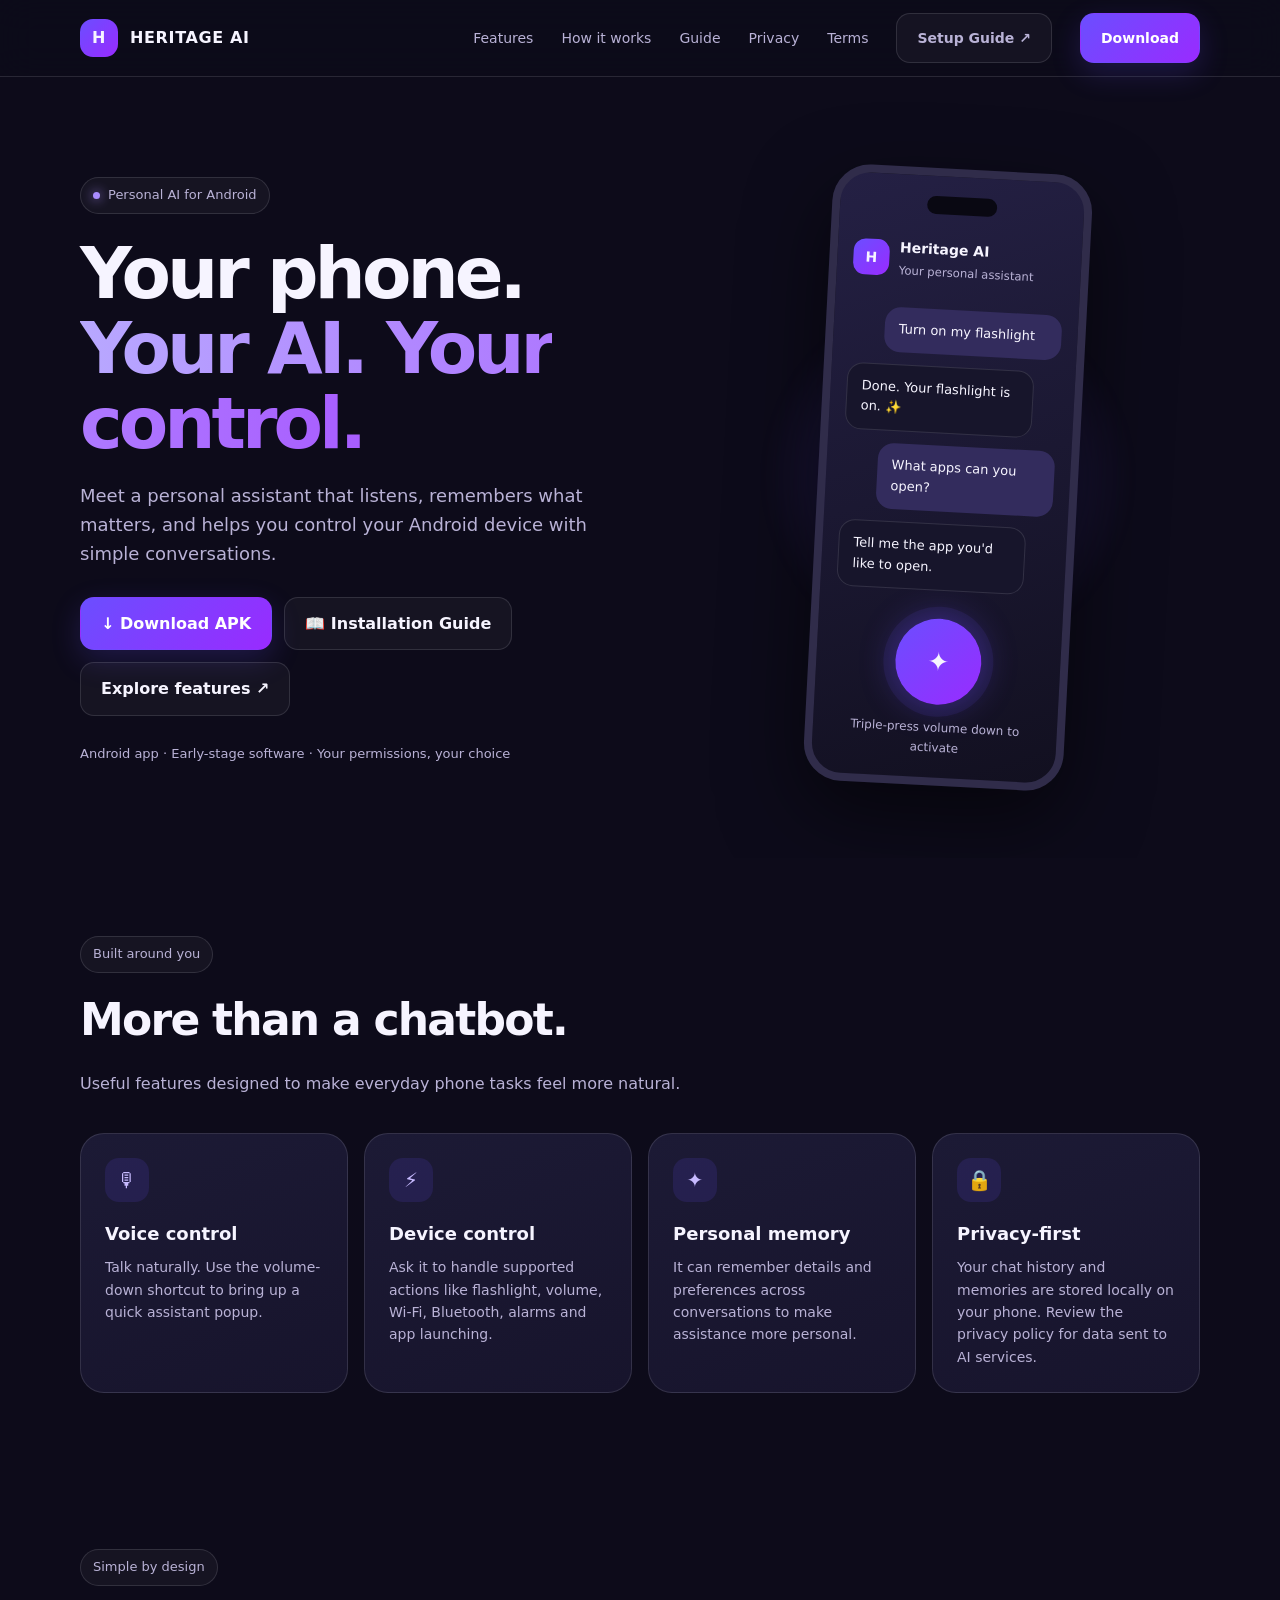
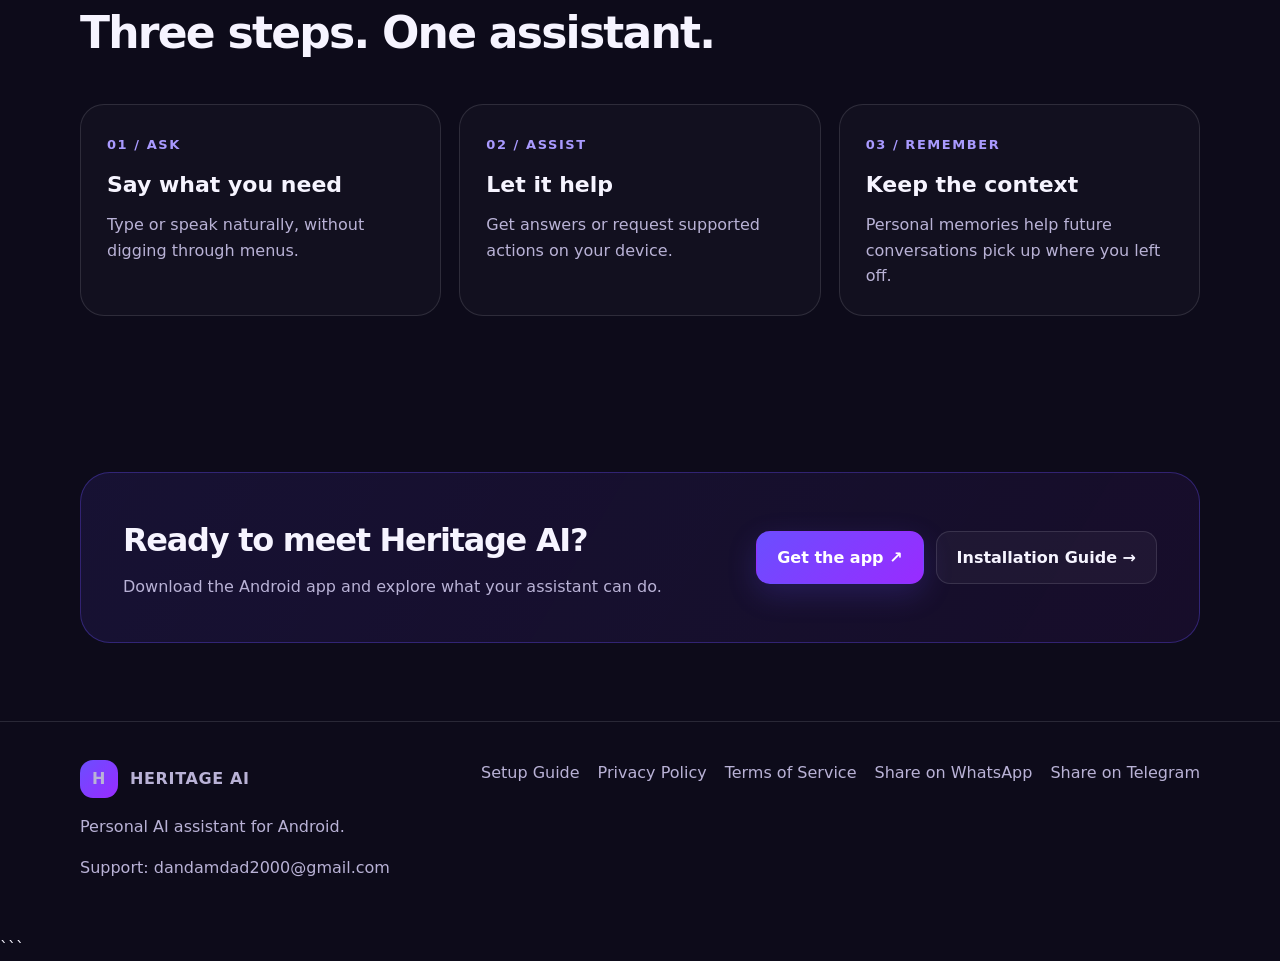
==== commit 92feb20f: "Remove code block formatting from index.html" ====
--- a/index.html
+++ b/index.html
@@ -1,4 +1,3 @@
-```html
 <!doctype html>
 <html lang="en">
 <head>
